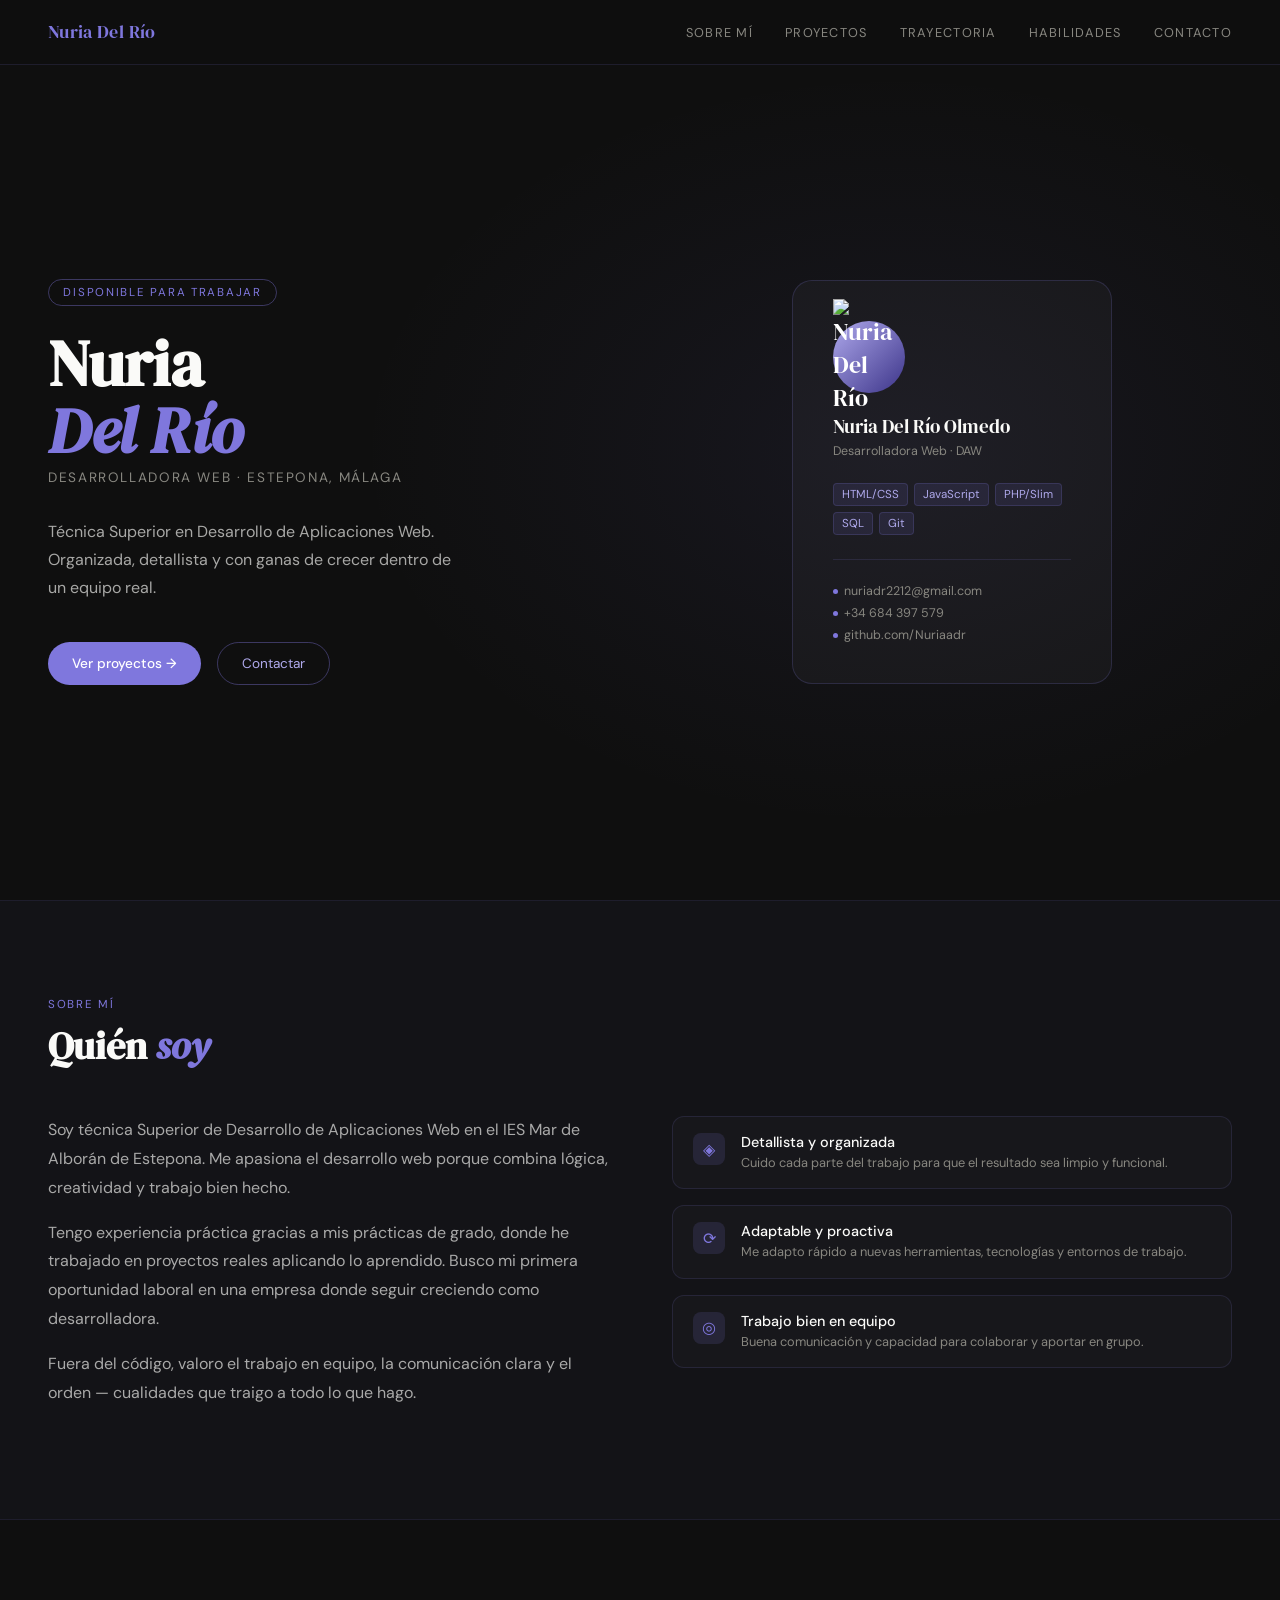
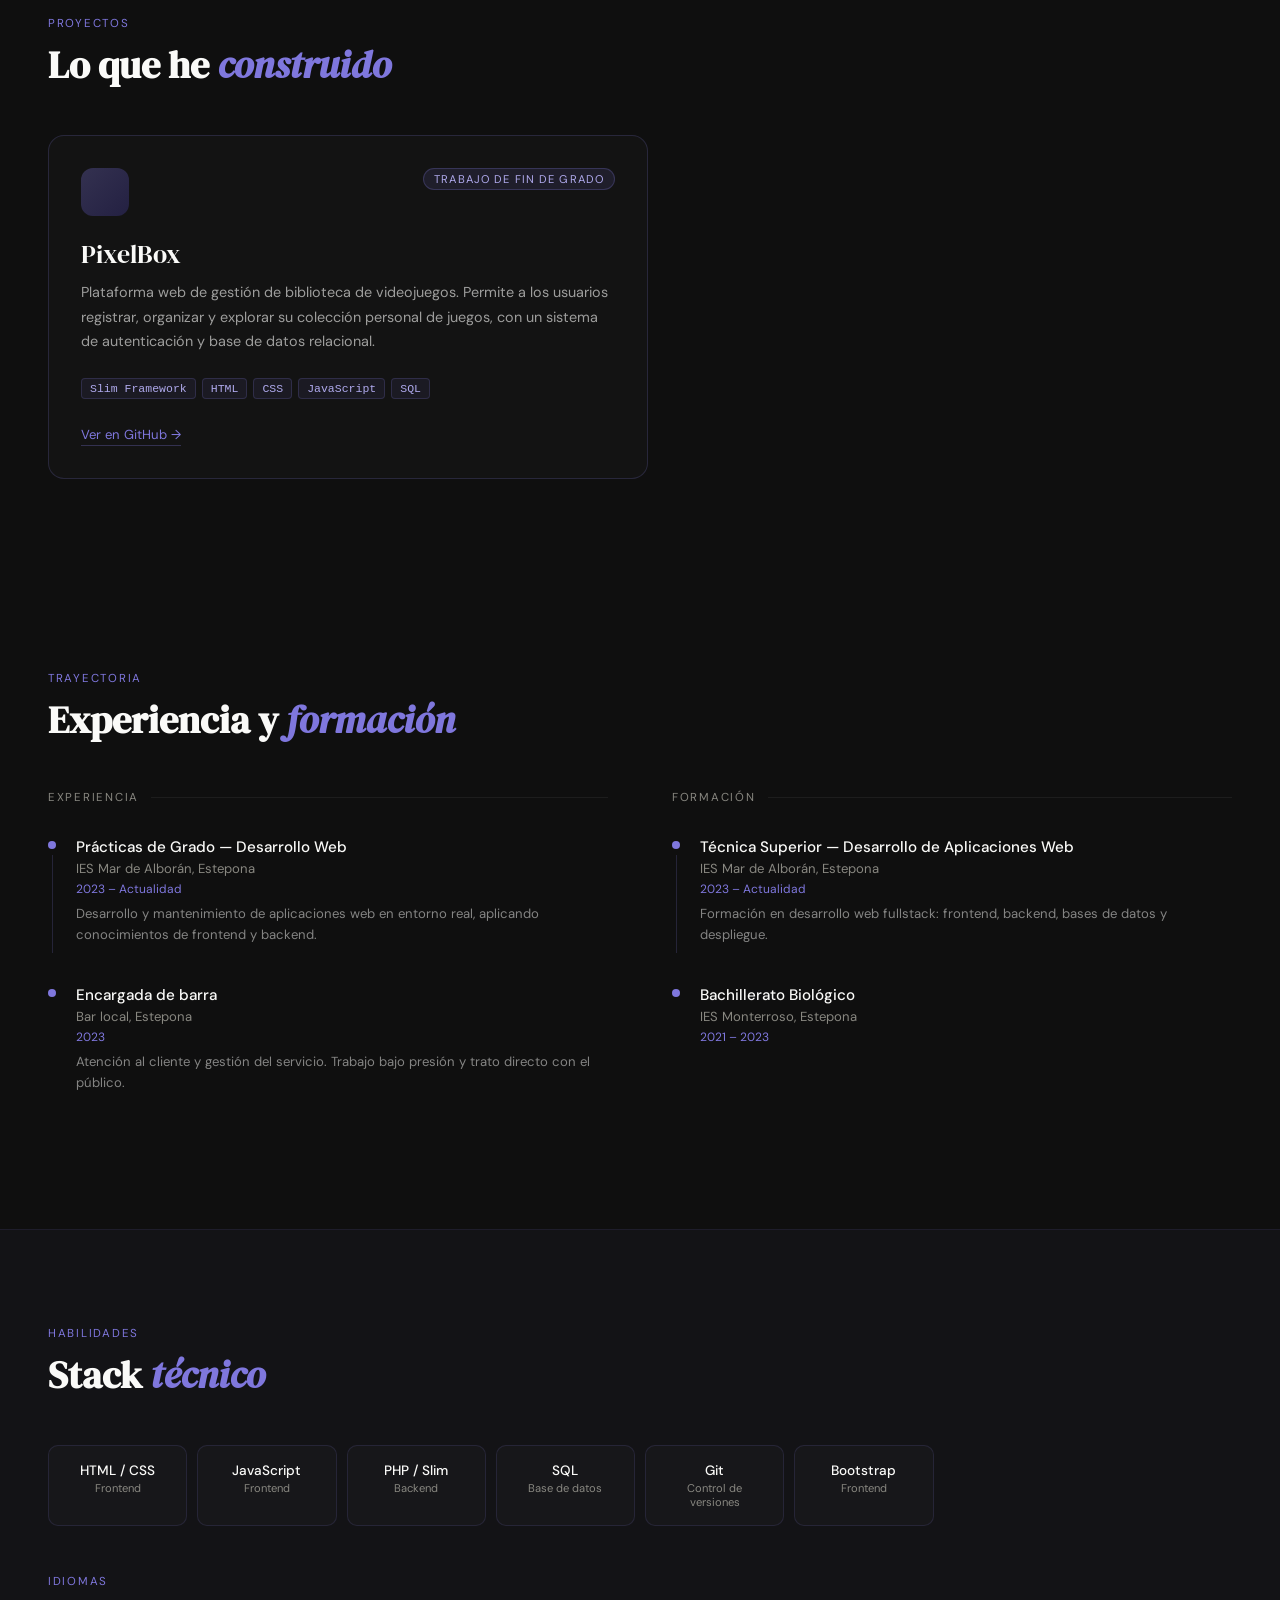
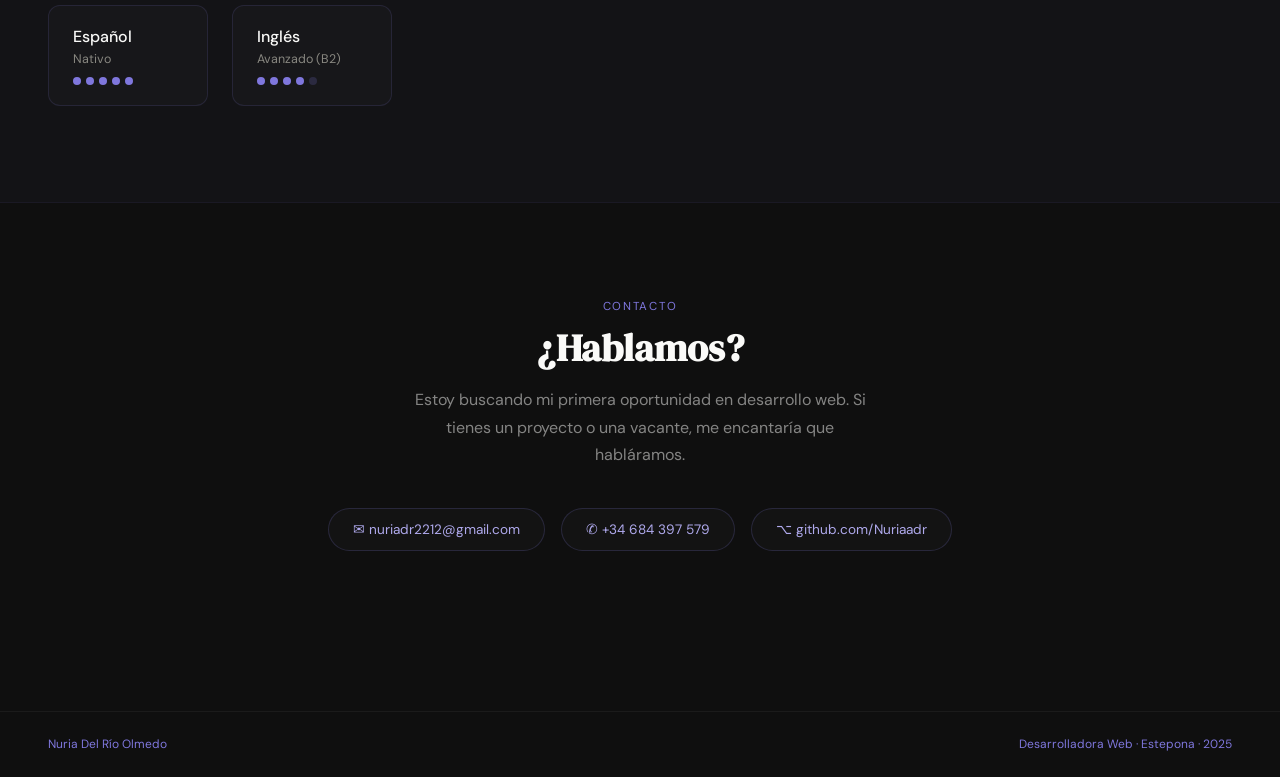
==== portfolio_nuria.html @ 1f48c2d0 "first commit" ====
<!DOCTYPE html>
<html lang="es">
<head>
<meta charset="UTF-8">
<meta name="viewport" content="width=device-width, initial-scale=1.0">
<title>Nuria Del Río — Desarrolladora Web</title>
<link href="https://fonts.googleapis.com/css2?family=DM+Serif+Display:ital@0;1&family=DM+Sans:wght@300;400;500&display=swap" rel="stylesheet">
<link rel="stylesheet" href="css/style.css">

</head>
<body>

<nav>
  <a href="#hero" class="nav-logo">Nuria Del Río</a>
  <div class="nav-links">
    <a href="#sobre">Sobre mí</a>
    <a href="#proyectos">Proyectos</a>
    <a href="#trayectoria">Trayectoria</a>
    <a href="#habilidades">Habilidades</a>
    <a href="#contacto">Contacto</a>
  </div>
</nav>

<!-- HERO -->
<section id="hero">
  <div class="hero-bg"></div>
  <div class="hero-content">
    <div class="hero-tag">Disponible para trabajar</div>
    <h1 class="hero-name">Nuria<br><em>Del Río</em></h1>
    <div class="hero-role">Desarrolladora Web · Estepona, Málaga</div>
    <p class="hero-bio">Técnica Superior en Desarrollo de Aplicaciones Web. Organizada, detallista y con ganas de crecer dentro de un equipo real.</p>
    <div class="hero-ctas">
      <a href="#proyectos" class="btn-primary">Ver proyectos →</a>
      <a href="#contacto" class="btn-ghost">Contactar</a>
    </div>
  </div>
  <div class="hero-visual">
    <div class="hero-card">
      <div class="hero-avatar">
        <img src="ruta/a/tu/foto.jpg" alt="Nuria Del Río">
      </div>
      <div class="hero-card-name">Nuria Del Río Olmedo</div>
      <div class="hero-card-sub">Desarrolladora Web · DAW</div>
      <div class="hero-card-skills">
        <span class="skill-tag">HTML/CSS</span>
        <span class="skill-tag">JavaScript</span>
        <span class="skill-tag">PHP/Slim</span>
        <span class="skill-tag">SQL</span>
        <span class="skill-tag">Git</span>
      </div>
      <div class="hero-card-divider"></div>
      <div class="hero-card-contact">
        <span><span class="dot-purple"></span>nuriadr2212@gmail.com</span>
        <span><span class="dot-purple"></span>+34 684 397 579</span>
        <span><span class="dot-purple"></span>github.com/Nuriaadr</span>
      </div>
    </div>
  </div>
</section>

<!-- SOBRE MÍ -->
<section id="sobre">
  <div class="section-label reveal">Sobre mí</div>
  <h2 class="section-title reveal">Quién <em>soy</em></h2>
  <div class="sobre-grid">
    <div class="sobre-text reveal">
      <p>Soy técnica Superior de Desarrollo de Aplicaciones Web en el IES Mar de Alborán de Estepona. Me apasiona el desarrollo web porque combina lógica, creatividad y trabajo bien hecho.</p>
      <p>Tengo experiencia práctica gracias a mis prácticas de grado, donde he trabajado en proyectos reales aplicando lo aprendido. Busco mi primera oportunidad laboral en una empresa donde seguir creciendo como desarrolladora.</p>
      <p>Fuera del código, valoro el trabajo en equipo, la comunicación clara y el orden — cualidades que traigo a todo lo que hago.</p>
    </div>
    <div class="sobre-values reveal">
      <div class="value-item">
        <div class="value-icon">◈</div>
        <div>
          <div class="value-title">Detallista y organizada</div>
          <div class="value-desc">Cuido cada parte del trabajo para que el resultado sea limpio y funcional.</div>
        </div>
      </div>
      <div class="value-item">
        <div class="value-icon">⟳</div>
        <div>
          <div class="value-title">Adaptable y proactiva</div>
          <div class="value-desc">Me adapto rápido a nuevas herramientas, tecnologías y entornos de trabajo.</div>
        </div>
      </div>
      <div class="value-item">
        <div class="value-icon">◎</div>
        <div>
          <div class="value-title">Trabajo bien en equipo</div>
          <div class="value-desc">Buena comunicación y capacidad para colaborar y aportar en grupo.</div>
        </div>
      </div>
    </div>
  </div>
</section>

<!-- PROYECTOS -->
<section id="proyectos">
  <div class="section-label reveal">Proyectos</div>
  <h2 class="section-title reveal">Lo que he <em>construido</em></h2>
  <div class="reveal">
    <div class="project-card">
      <div class="project-header">
        <div class="project-icon">
        
        </div>
        <span class="project-badge">Trabajo de fin de grado</span>
      </div>
      <div class="project-body">
        <div class="project-name">PixelBox</div>
        <p class="project-desc">Plataforma web de gestión de biblioteca de videojuegos. Permite a los usuarios registrar, organizar y explorar su colección personal de juegos, con un sistema de autenticación y base de datos relacional.</p>
        <div class="project-tags">
          <span class="project-tag">Slim Framework</span>
          <span class="project-tag">HTML</span>
          <span class="project-tag">CSS</span>
          <span class="project-tag">JavaScript</span>
          <span class="project-tag">SQL</span>
        </div>
        <a href="https://github.com/Nuriaadr" class="project-link">Ver en GitHub →</a>
      </div>
    </div>
  </div>
</section>

<!-- TRAYECTORIA -->
<section id="trayectoria">
  <div class="section-label reveal">Trayectoria</div>
  <h2 class="section-title reveal">Experiencia y <em>formación</em></h2>
  <div class="trayectoria-grid">
    <div class="reveal">
      <div class="tray-col-title">Experiencia</div>
      <div class="tray-item">
        <div class="tray-line-wrap">
          <div class="tray-dot"></div>
          <div class="tray-line"></div>
        </div>
        <div class="tray-content">
          <div class="tray-title">Prácticas de Grado — Desarrollo Web</div>
          <div class="tray-sub">IES Mar de Alborán, Estepona</div>
          <div class="tray-date">2023 – Actualidad</div>
          <div class="tray-desc">Desarrollo y mantenimiento de aplicaciones web en entorno real, aplicando conocimientos de frontend y backend.</div>
        </div>
      </div>
      <div class="tray-item">
        <div class="tray-line-wrap">
          <div class="tray-dot"></div>
        </div>
        <div class="tray-content">
          <div class="tray-title">Encargada de barra</div>
          <div class="tray-sub">Bar local, Estepona</div>
          <div class="tray-date">2023</div>
          <div class="tray-desc">Atención al cliente y gestión del servicio. Trabajo bajo presión y trato directo con el público.</div>
        </div>
      </div>
    </div>
    <div class="reveal">
      <div class="tray-col-title">Formación</div>
      <div class="tray-item">
        <div class="tray-line-wrap">
          <div class="tray-dot"></div>
          <div class="tray-line"></div>
        </div>
        <div class="tray-content">
          <div class="tray-title">Técnica Superior — Desarrollo de Aplicaciones Web</div>
          <div class="tray-sub">IES Mar de Alborán, Estepona</div>
          <div class="tray-date">2023 – Actualidad</div>
          <div class="tray-desc">Formación en desarrollo web fullstack: frontend, backend, bases de datos y despliegue.</div>
        </div>
      </div>
      <div class="tray-item">
        <div class="tray-line-wrap">
          <div class="tray-dot"></div>
        </div>
        <div class="tray-content">
          <div class="tray-title">Bachillerato Biológico</div>
          <div class="tray-sub">IES Monterroso, Estepona</div>
          <div class="tray-date">2021 – 2023</div>
        </div>
      </div>
    </div>
  </div>
</section>

<!-- HABILIDADES -->
<section id="habilidades">
  <div class="section-label reveal">Habilidades</div>
  <h2 class="section-title reveal">Stack <em>técnico</em></h2>
  <div class="skills-grid reveal">
    <div class="skill-card"><div class="skill-card-name">HTML / CSS</div><div class="skill-card-type">Frontend</div></div>
    <div class="skill-card"><div class="skill-card-name">JavaScript</div><div class="skill-card-type">Frontend</div></div>
    <div class="skill-card"><div class="skill-card-name">PHP / Slim</div><div class="skill-card-type">Backend</div></div>
    <div class="skill-card"><div class="skill-card-name">SQL</div><div class="skill-card-type">Base de datos</div></div>
    <div class="skill-card"><div class="skill-card-name">Git</div><div class="skill-card-type">Control de versiones</div></div>
    <div class="skill-card"><div class="skill-card-name">Bootstrap</div><div class="skill-card-type">Frontend</div></div>
  </div>
  <div class="section-label reveal" style="margin-bottom:1rem;">Idiomas</div>
  <div class="langs-grid reveal">
    <div class="lang-card">
      <div class="lang-name">Español</div>
      <div class="lang-level">Nativo</div>
      <div class="lang-dots">
        <div class="lang-dot on"></div><div class="lang-dot on"></div><div class="lang-dot on"></div><div class="lang-dot on"></div><div class="lang-dot on"></div>
      </div>
    </div>
    <div class="lang-card">
      <div class="lang-name">Inglés</div>
      <div class="lang-level">Avanzado (B2)</div>
      <div class="lang-dots">
        <div class="lang-dot on"></div><div class="lang-dot on"></div><div class="lang-dot on"></div><div class="lang-dot on"></div><div class="lang-dot off"></div>
      </div>
    </div>
  </div>
</section>

<!-- CONTACTO -->
<section id="contacto">
  <div class="section-label reveal" style="justify-content:center;display:flex;">Contacto</div>
  <h2 class="section-title reveal" style="max-width:480px;margin:0 auto 1rem;">¿Hablamos?</h2>
  <p class="contact-subtitle reveal">Estoy buscando mi primera oportunidad en desarrollo web. Si tienes un proyecto o una vacante, me encantaría que habláramos.</p>
  <div class="contact-links reveal">
    <a href="mailto:nuriadr2212@gmail.com" class="contact-link">✉ nuriadr2212@gmail.com</a>
    <a href="tel:+34684397579" class="contact-link">✆ +34 684 397 579</a>
    <a href="https://github.com/Nuriaadr" class="contact-link">⌥ github.com/Nuriaadr</a>
  </div>
</section>

<footer>
  <span>Nuria Del Río Olmedo</span>
  <span>Desarrolladora Web · Estepona · <span>2025</span></span>
</footer>

<script>
  const observer = new IntersectionObserver((entries) => {
    entries.forEach(e => { if (e.isIntersecting) { e.target.classList.add('visible'); } });
  }, { threshold: 0.12 });
  document.querySelectorAll('.reveal').forEach(el => observer.observe(el));
</script>
</body>
</html>
---- css/style.css ----
*, *::before, *::after { box-sizing: border-box; margin: 0; padding: 0; }

  :root {
    --purple: #7F77DD;
    --purple-mid: #AFA9EC;
    --purple-light: #EEEDFE;
    --purple-dark: #3C3489;
    --black: #0F0F0F;
    --gray-dark: #2C2C2A;
    --gray-mid: #888780;
    --gray-light: #F1EFE8;
    --white: #FAFAF8;
    --serif: 'DM Serif Display', Georgia, serif;
    --sans: 'DM Sans', sans-serif;
  }

  html { scroll-behavior: smooth; }

  body {
    font-family: var(--sans);
    background: var(--black);
    color: var(--white);
    overflow-x: hidden;
  }

  /* ── NAV ── */
  nav {
    position: fixed; top: 0; left: 0; right: 0; z-index: 100;
    display: flex; align-items: center; justify-content: space-between;
    padding: 1.25rem 3rem;
    background: rgba(15,15,15,0.85);
    backdrop-filter: blur(12px);
    border-bottom: 0.5px solid rgba(127,119,221,0.15);
  }
  .nav-logo {
    font-family: var(--serif);
    font-size: 1.1rem;
    color: var(--purple);
    text-decoration: none;
    letter-spacing: 0.02em;
  }
  .nav-links { display: flex; gap: 2rem; }
  .nav-links a {
    font-size: 0.8rem;
    letter-spacing: 0.1em;
    text-transform: uppercase;
    color: var(--gray-mid);
    text-decoration: none;
    transition: color 0.2s;
  }
  .nav-links a:hover { color: var(--purple); }

  /* ── HERO ── */
  #hero {
    min-height: 100vh;
    display: grid;
    grid-template-columns: 1fr 1fr;
    align-items: center;
    padding: 8rem 3rem 4rem;
    gap: 4rem;
    position: relative;
    overflow: hidden;
  }
  .hero-bg {
    position: absolute; inset: 0; z-index: 0;
    background: radial-gradient(ellipse 60% 60% at 70% 50%, rgba(127,119,221,0.08) 0%, transparent 70%);
  }
  .hero-content { position: relative; z-index: 1; }
  .hero-tag {
    display: inline-block;
    font-size: 0.72rem;
    letter-spacing: 0.15em;
    text-transform: uppercase;
    color: var(--purple);
    border: 0.5px solid rgba(127,119,221,0.4);
    border-radius: 999px;
    padding: 0.3rem 0.9rem;
    margin-bottom: 1.5rem;
    animation: fadeUp 0.6s ease both;
  }
  .hero-name {
    font-family: var(--serif);
    font-size: clamp(2.8rem, 5vw, 4.5rem);
    line-height: 1.05;
    color: var(--white);
    margin-bottom: 0.3rem;
    animation: fadeUp 0.6s 0.1s ease both;
  }
  .hero-name em { color: var(--purple); font-style: italic; }
  .hero-role {
    font-size: 0.85rem;
    letter-spacing: 0.12em;
    text-transform: uppercase;
    color: var(--gray-mid);
    margin-bottom: 2rem;
    animation: fadeUp 0.6s 0.2s ease both;
  }
  .hero-bio {
    font-size: 1rem;
    line-height: 1.75;
    color: rgba(250,250,248,0.65);
    max-width: 420px;
    margin-bottom: 2.5rem;
    animation: fadeUp 0.6s 0.3s ease both;
  }
  .hero-ctas {
    display: flex; gap: 1rem; flex-wrap: wrap;
    animation: fadeUp 0.6s 0.4s ease both;
  }
  .btn-primary {
    display: inline-flex; align-items: center; gap: 0.5rem;
    background: var(--purple);
    color: #fff;
    padding: 0.75rem 1.5rem;
    border-radius: 999px;
    font-size: 0.85rem;
    font-weight: 500;
    text-decoration: none;
    transition: background 0.2s, transform 0.15s;
  }
  .btn-primary:hover { background: var(--purple-dark); transform: translateY(-1px); }
  .btn-ghost {
    display: inline-flex; align-items: center; gap: 0.5rem;
    border: 0.5px solid rgba(127,119,221,0.4);
    color: var(--purple-mid);
    padding: 0.75rem 1.5rem;
    border-radius: 999px;
    font-size: 0.85rem;
    text-decoration: none;
    transition: border-color 0.2s, color 0.2s;
  }
  .btn-ghost:hover { border-color: var(--purple); color: var(--purple); }

  .hero-visual {
    position: relative; z-index: 1;
    display: flex; justify-content: center; align-items: center;
    animation: fadeUp 0.8s 0.2s ease both;
  }
  .hero-card {
    background: rgba(255,255,255,0.03);
    border: 0.5px solid rgba(127,119,221,0.2);
    border-radius: 20px;
    padding: 2.5rem;
    width: 100%;
    max-width: 320px;
  }
  .hero-avatar {
    width: 72px; height: 72px;
    border-radius: 50%;
    background: linear-gradient(135deg, var(--purple-mid), var(--purple-dark));
    display: flex; align-items: center; justify-content: center;
    font-family: var(--serif);
    font-size: 1.5rem;
    color: #fff;
    margin-bottom: 1.25rem;
  }
  .hero-card-name { font-family: var(--serif); font-size: 1.2rem; color: var(--white); margin-bottom: 0.25rem; }
  .hero-card-sub { font-size: 0.78rem; color: var(--gray-mid); margin-bottom: 1.5rem; }
  .hero-card-skills { display: flex; flex-wrap: wrap; gap: 6px; }
  .skill-tag {
    font-size: 0.72rem;
    background: rgba(127,119,221,0.12);
    color: var(--purple-mid);
    border: 0.5px solid rgba(127,119,221,0.2);
    border-radius: 4px;
    padding: 3px 8px;
  }
  .hero-card-divider { height: 0.5px; background: rgba(127,119,221,0.15); margin: 1.5rem 0; }
  .hero-card-contact { font-size: 0.78rem; color: var(--gray-mid); display: flex; flex-direction: column; gap: 6px; }
  .hero-card-contact span { display: flex; align-items: center; gap: 6px; }
  .dot-purple { width: 5px; height: 5px; border-radius: 50%; background: var(--purple); flex-shrink: 0; }

  /* ── SECTIONS ── */
  section { padding: 6rem 3rem; }
  .section-label {
    font-size: 0.72rem;
    letter-spacing: 0.15em;
    text-transform: uppercase;
    color: var(--purple);
    margin-bottom: 0.75rem;
  }
  .section-title {
    font-family: var(--serif);
    font-size: clamp(1.8rem, 3vw, 2.5rem);
    color: var(--white);
    margin-bottom: 3rem;
    line-height: 1.15;
  }
  .section-title em { color: var(--purple); font-style: italic; }

  /* ── SOBRE MÍ ── */
  #sobre {
    background: rgba(127,119,221,0.04);
    border-top: 0.5px solid rgba(127,119,221,0.1);
    border-bottom: 0.5px solid rgba(127,119,221,0.1);
  }
  .sobre-grid { display: grid; grid-template-columns: 1fr 1fr; gap: 4rem; align-items: start; }
  .sobre-text { font-size: 1rem; line-height: 1.8; color: rgba(250,250,248,0.65); }
  .sobre-text p { margin-bottom: 1rem; }
  .sobre-values { display: flex; flex-direction: column; gap: 1rem; }
  .value-item {
    display: flex; align-items: flex-start; gap: 1rem;
    padding: 1rem 1.25rem;
    background: rgba(255,255,255,0.02);
    border: 0.5px solid rgba(127,119,221,0.15);
    border-radius: 12px;
    transition: border-color 0.2s;
  }
  .value-item:hover { border-color: rgba(127,119,221,0.4); }
  .value-icon {
    width: 32px; height: 32px; border-radius: 8px;
    background: rgba(127,119,221,0.15);
    display: flex; align-items: center; justify-content: center;
    color: var(--purple); font-size: 1rem; flex-shrink: 0;
  }
  .value-title { font-size: 0.9rem; font-weight: 500; color: var(--white); margin-bottom: 2px; }
  .value-desc { font-size: 0.8rem; color: var(--gray-mid); line-height: 1.5; }

  /* ── PROYECTOS ── */
  .project-card {
    background: rgba(255,255,255,0.02);
    border: 0.5px solid rgba(127,119,221,0.2);
    border-radius: 16px;
    overflow: hidden;
    transition: border-color 0.2s, transform 0.2s;
    max-width: 600px;
  }
  .project-card:hover { border-color: var(--purple); transform: translateY(-3px); }
  .project-header {
    padding: 2rem 2rem 0;
    display: flex; align-items: flex-start; justify-content: space-between; gap: 1rem;
  }
  .project-icon {
    width: 48px; height: 48px; border-radius: 12px;
    background: linear-gradient(135deg, rgba(127,119,221,0.3), rgba(60,52,137,0.4));
    display: flex; align-items: center; justify-content: center;
    font-size: 1.4rem;
  }
  .project-badge {
    font-size: 0.7rem;
    letter-spacing: 0.1em;
    text-transform: uppercase;
    background: rgba(127,119,221,0.12);
    color: var(--purple-mid);
    border: 0.5px solid rgba(127,119,221,0.25);
    border-radius: 999px;
    padding: 3px 10px;
  }
  .project-body { padding: 1.25rem 2rem 2rem; }
  .project-name { font-family: var(--serif); font-size: 1.6rem; color: var(--white); margin-bottom: 0.5rem; }
  .project-desc { font-size: 0.9rem; line-height: 1.7; color: rgba(250,250,248,0.6); margin-bottom: 1.5rem; }
  .project-tags { display: flex; flex-wrap: wrap; gap: 6px; margin-bottom: 1.5rem; }
  .project-tag {
    font-size: 0.72rem; font-family: monospace;
    background: rgba(127,119,221,0.08);
    color: var(--purple-mid);
    border: 0.5px solid rgba(127,119,221,0.2);
    border-radius: 4px;
    padding: 3px 8px;
  }
  .project-link {
    display: inline-flex; align-items: center; gap: 0.4rem;
    font-size: 0.82rem; color: var(--purple);
    text-decoration: none;
    border-bottom: 0.5px solid rgba(127,119,221,0.3);
    padding-bottom: 2px;
    transition: border-color 0.2s;
  }
  .project-link:hover { border-color: var(--purple); }

  /* ── EXPERIENCIA & FORMACIÓN ── */
  #trayectoria { background: var(--black); }
  .trayectoria-grid { display: grid; grid-template-columns: 1fr 1fr; gap: 4rem; }
  .tray-col-title {
    font-size: 0.72rem; letter-spacing: 0.15em; text-transform: uppercase;
    color: var(--gray-mid); margin-bottom: 2rem;
    display: flex; align-items: center; gap: 0.75rem;
  }
  .tray-col-title::after { content:''; flex:1; height:0.5px; background: rgba(255,255,255,0.06); }
  .tray-item { display: flex; gap: 1.25rem; margin-bottom: 2rem; position: relative; }
  .tray-line-wrap { display: flex; flex-direction: column; align-items: center; padding-top: 4px; }
  .tray-dot { width: 8px; height: 8px; border-radius: 50%; background: var(--purple); flex-shrink: 0; }
  .tray-line { flex: 1; width: 0.5px; background: rgba(127,119,221,0.2); margin-top: 6px; }
  .tray-content { padding-bottom: 0.5rem; }
  .tray-title { font-size: 0.95rem; font-weight: 500; color: var(--white); margin-bottom: 3px; }
  .tray-sub { font-size: 0.82rem; color: var(--gray-mid); margin-bottom: 4px; }
  .tray-date { font-size: 0.75rem; color: var(--purple); margin-bottom: 6px; }
  .tray-desc { font-size: 0.82rem; color: rgba(250,250,248,0.5); line-height: 1.6; }

  /* ── HABILIDADES ── */
  #habilidades { background: rgba(127,119,221,0.03); border-top: 0.5px solid rgba(127,119,221,0.1); }
  .skills-grid { display: grid; grid-template-columns: repeat(auto-fill, minmax(130px, 1fr)); gap: 10px; margin-bottom: 3rem; }
  .skill-card {
    background: rgba(255,255,255,0.02);
    border: 0.5px solid rgba(127,119,221,0.15);
    border-radius: 10px;
    padding: 1rem;
    text-align: center;
    transition: border-color 0.2s, background 0.2s;
  }
  .skill-card:hover { border-color: var(--purple); background: rgba(127,119,221,0.06); }
  .skill-card-name { font-size: 0.85rem; font-weight: 500; color: var(--white); margin-bottom: 2px; }
  .skill-card-type { font-size: 0.7rem; color: var(--gray-mid); }
  .langs-grid { display: flex; gap: 1.5rem; flex-wrap: wrap; }
  .lang-card {
    background: rgba(255,255,255,0.02);
    border: 0.5px solid rgba(127,119,221,0.15);
    border-radius: 12px;
    padding: 1.25rem 1.5rem;
    min-width: 160px;
  }
  .lang-name { font-size: 1rem; font-weight: 500; color: var(--white); margin-bottom: 4px; }
  .lang-level { font-size: 0.78rem; color: var(--gray-mid); margin-bottom: 10px; }
  .lang-dots { display: flex; gap: 5px; }
  .lang-dot { width: 8px; height: 8px; border-radius: 50%; }
  .lang-dot.on { background: var(--purple); }
  .lang-dot.off { background: rgba(127,119,221,0.2); }

  /* ── CONTACTO ── */
  #contacto {
    background: var(--black);
    border-top: 0.5px solid rgba(127,119,221,0.1);
    text-align: center;
    padding: 6rem 3rem;
  }
  .contact-subtitle { font-size: 1rem; color: rgba(250,250,248,0.5); max-width: 480px; margin: 0 auto 2.5rem; line-height: 1.7; }
  .contact-links { display: flex; justify-content: center; gap: 1rem; flex-wrap: wrap; margin-bottom: 4rem; }
  .contact-link {
    display: flex; align-items: center; gap: 0.5rem;
    padding: 0.75rem 1.5rem;
    background: rgba(255,255,255,0.02);
    border: 0.5px solid rgba(127,119,221,0.2);
    border-radius: 999px;
    font-size: 0.85rem;
    color: var(--purple-mid);
    text-decoration: none;
    transition: border-color 0.2s, color 0.2s;
  }
  .contact-link:hover { border-color: var(--purple); color: var(--purple); }
  footer {
    border-top: 0.5px solid rgba(255,255,255,0.05);
    padding: 1.5rem 3rem;
    display: flex; justify-content: space-between; align-items: center;
    font-size: 0.75rem; color: rgba(255,255,255,0.25);
  }
  footer span { color: var(--purple); }

  /* ── ANIMATIONS ── */
  @keyframes fadeUp {
    from { opacity: 0; transform: translateY(20px); }
    to { opacity: 1; transform: translateY(0); }
  }
  .reveal { opacity: 0; transform: translateY(24px); transition: opacity 0.6s ease, transform 0.6s ease; }
  .reveal.visible { opacity: 1; transform: translateY(0); }

  /* ── RESPONSIVE ── */
  @media (max-width: 768px) {
    nav { padding: 1rem 1.5rem; }
    .nav-links { display: none; }
    #hero { grid-template-columns: 1fr; padding: 7rem 1.5rem 3rem; gap: 2rem; }
    .hero-visual { display: none; }
    section { padding: 4rem 1.5rem; }
    .sobre-grid, .trayectoria-grid { grid-template-columns: 1fr; gap: 2rem; }
    footer { flex-direction: column; gap: 0.5rem; text-align: center; }
  }
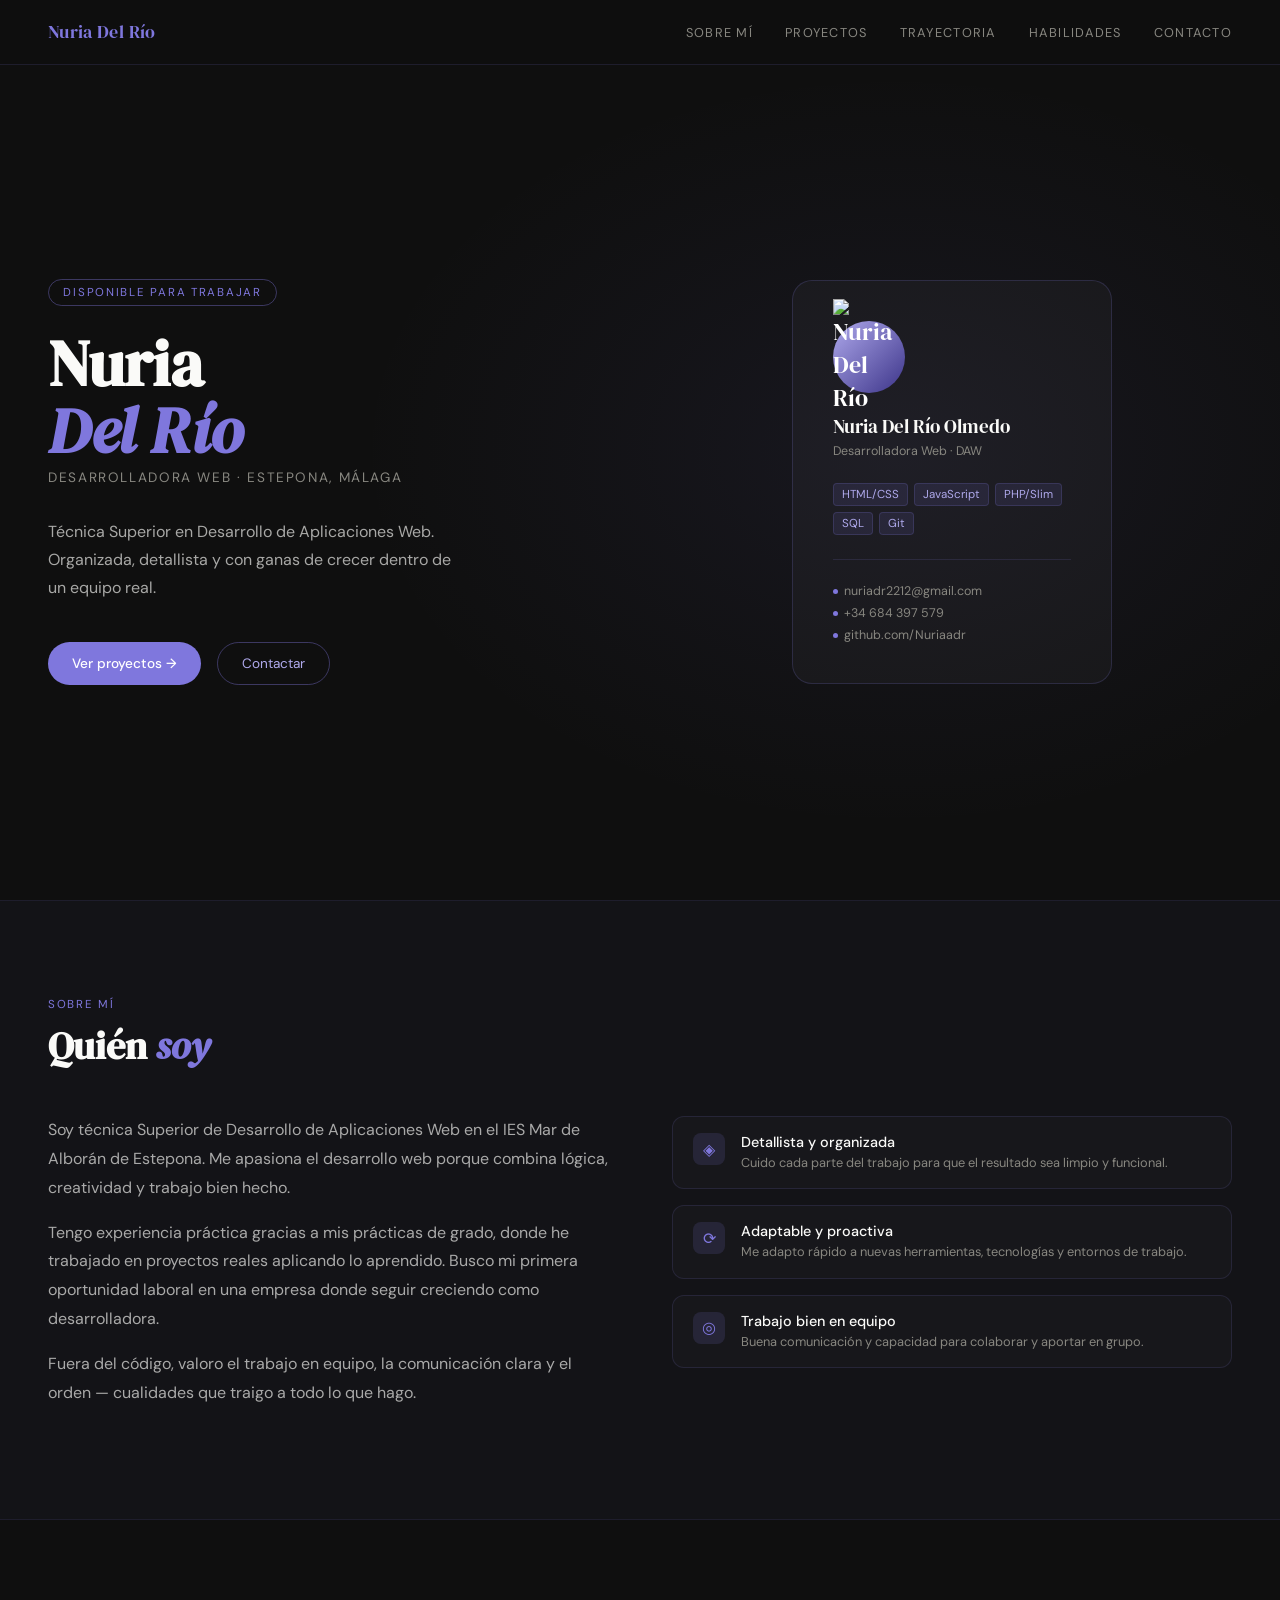
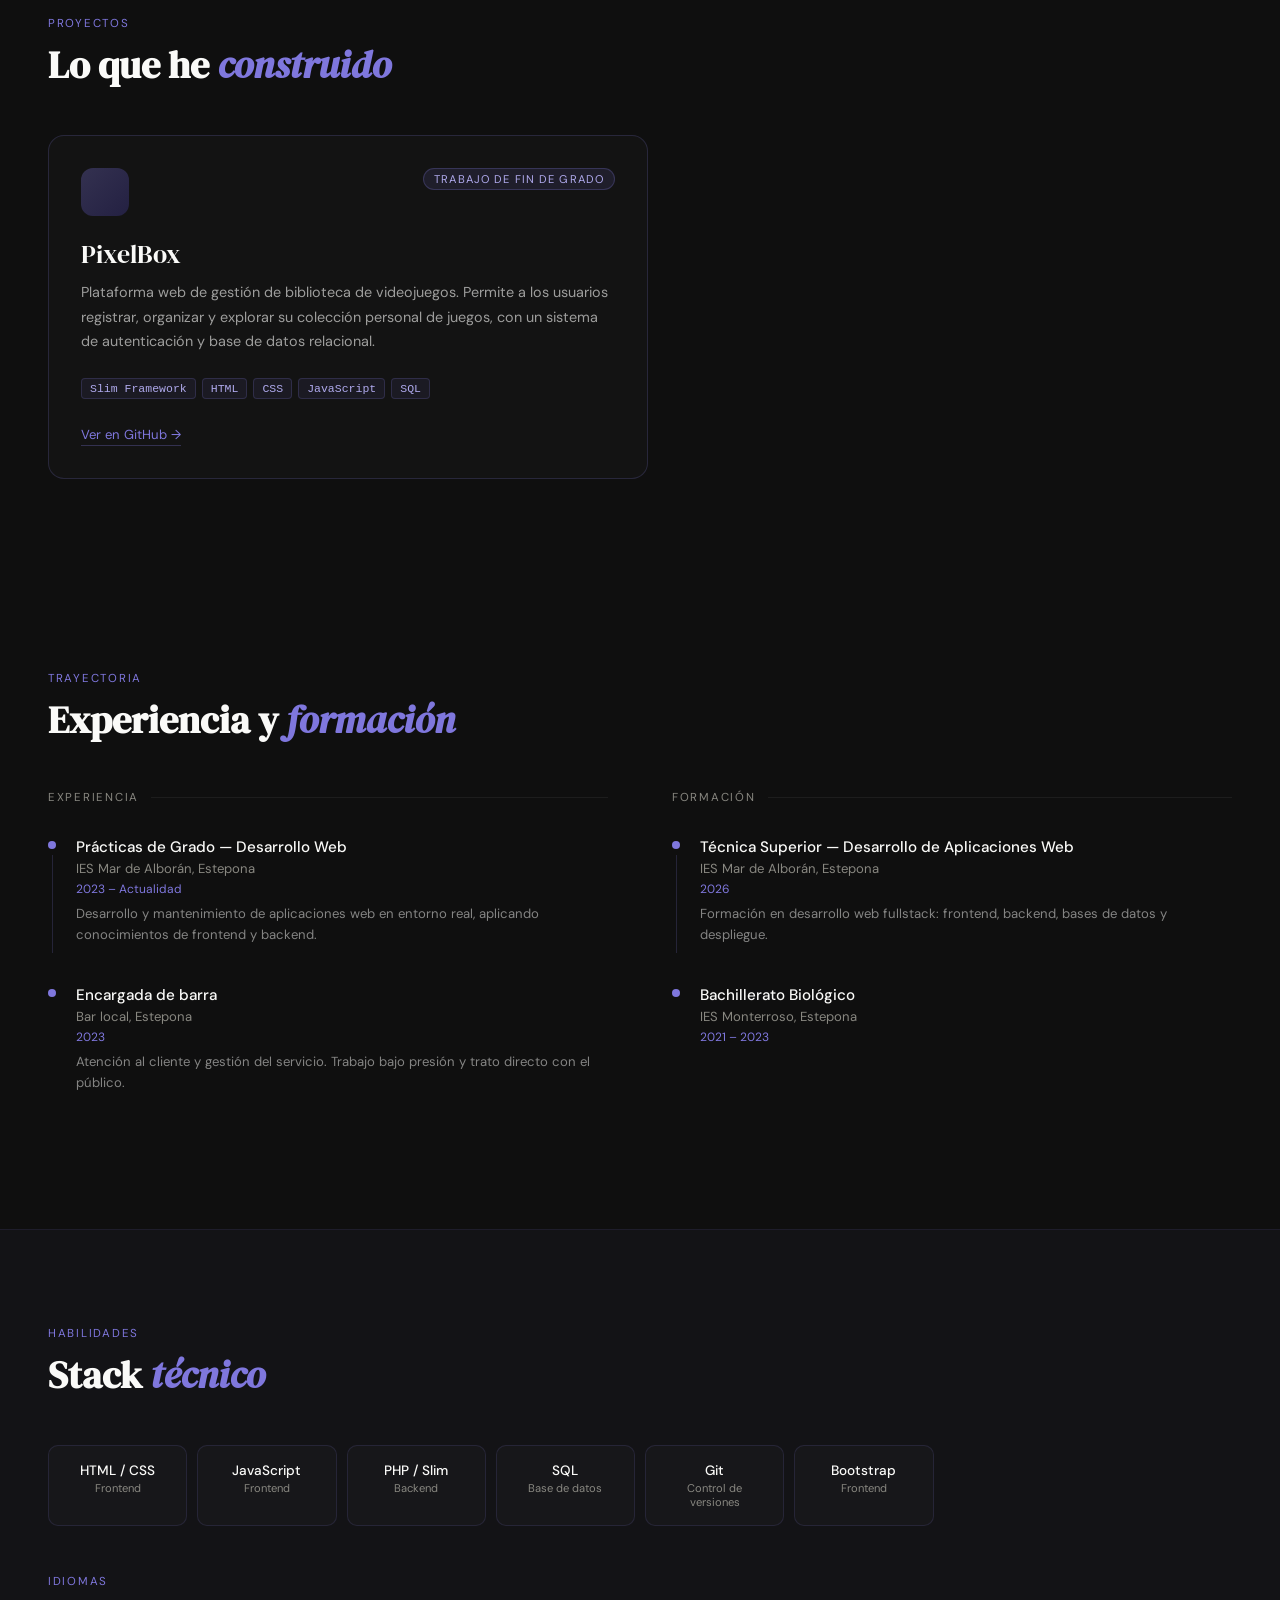
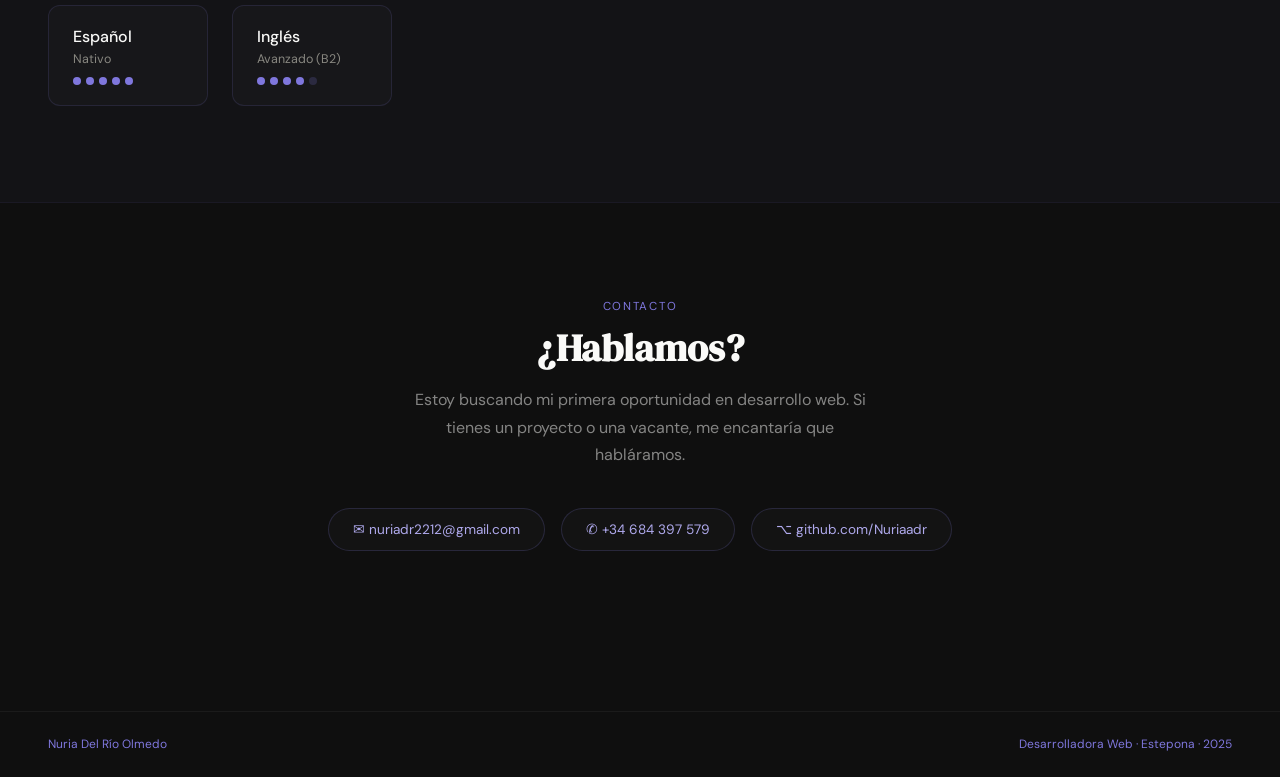
==== commit a270ffd3: "loll" ====
--- a/portfolio_nuria.html
+++ b/portfolio_nuria.html
@@ -163,7 +163,7 @@
         <div class="tray-content">
           <div class="tray-title">Técnica Superior — Desarrollo de Aplicaciones Web</div>
           <div class="tray-sub">IES Mar de Alborán, Estepona</div>
-          <div class="tray-date">2023 – Actualidad</div>
+          <div class="tray-date">2026</div>
           <div class="tray-desc">Formación en desarrollo web fullstack: frontend, backend, bases de datos y despliegue.</div>
         </div>
       </div>
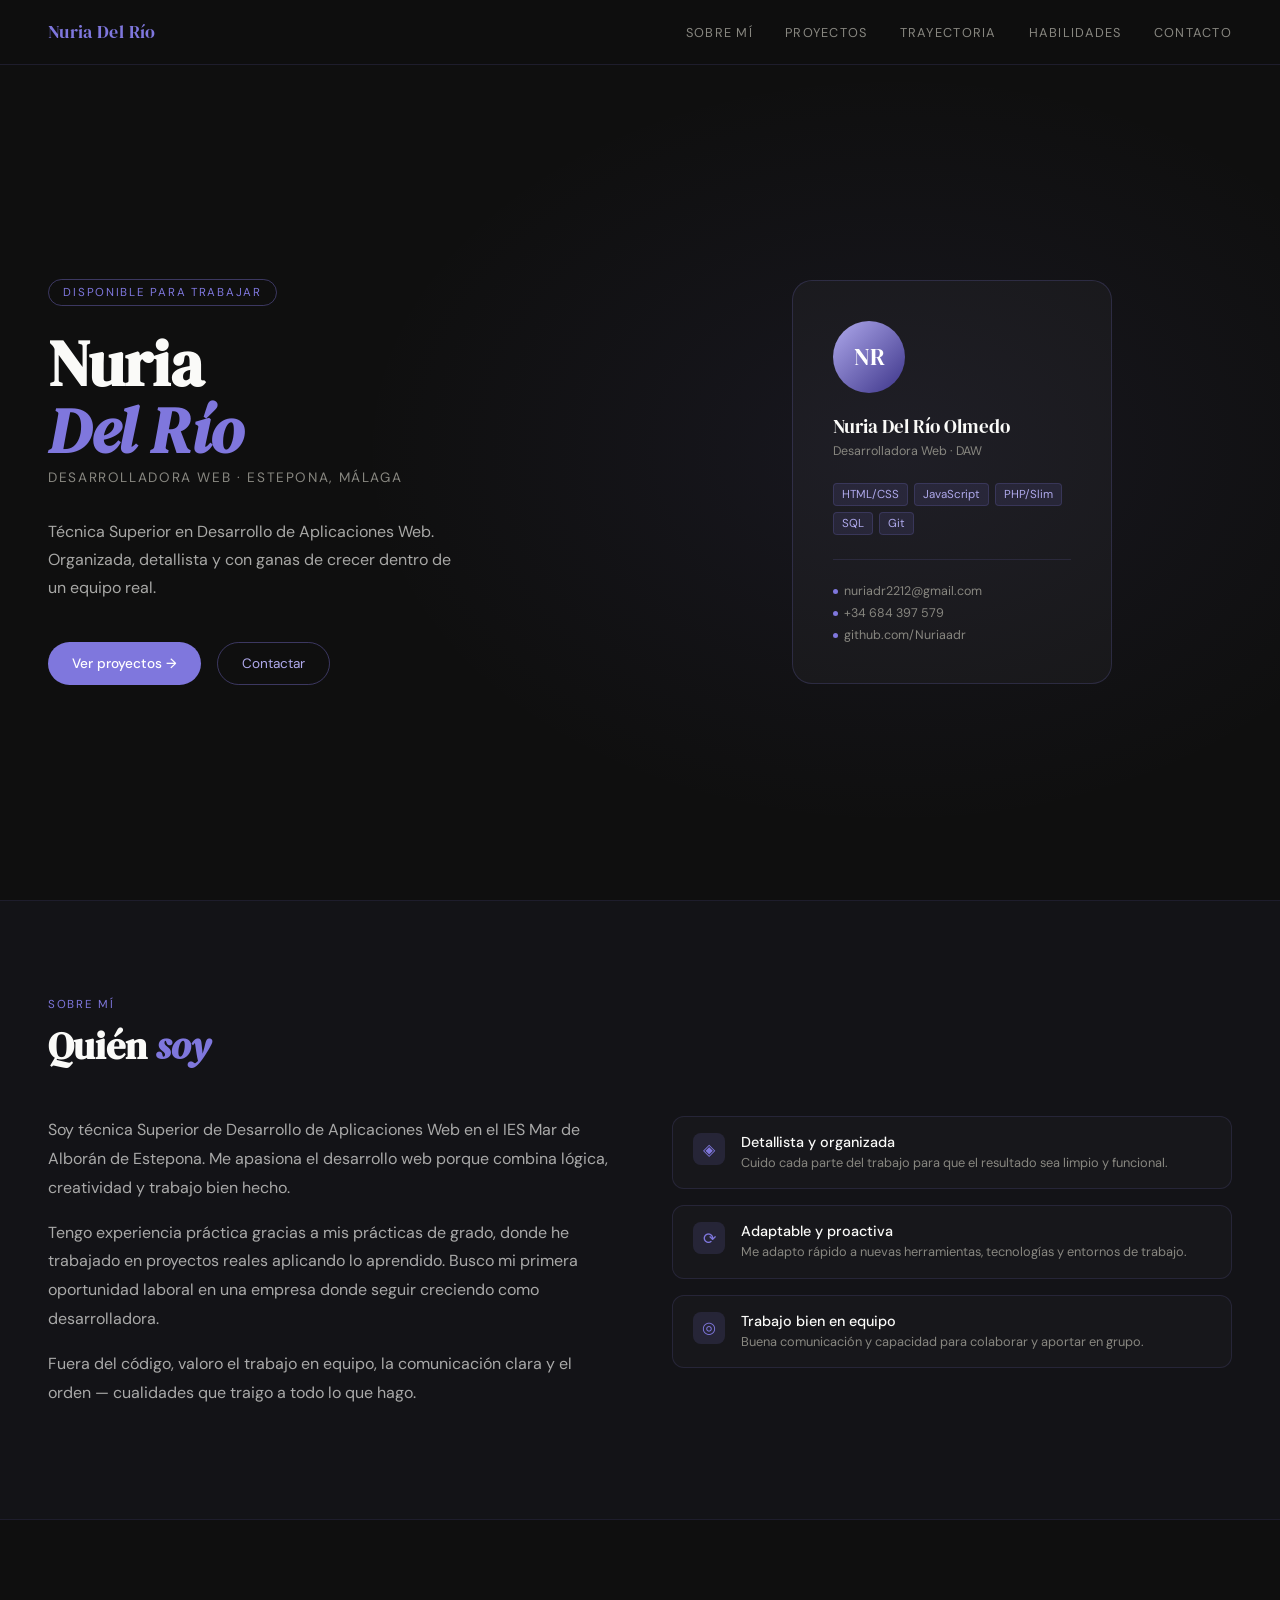
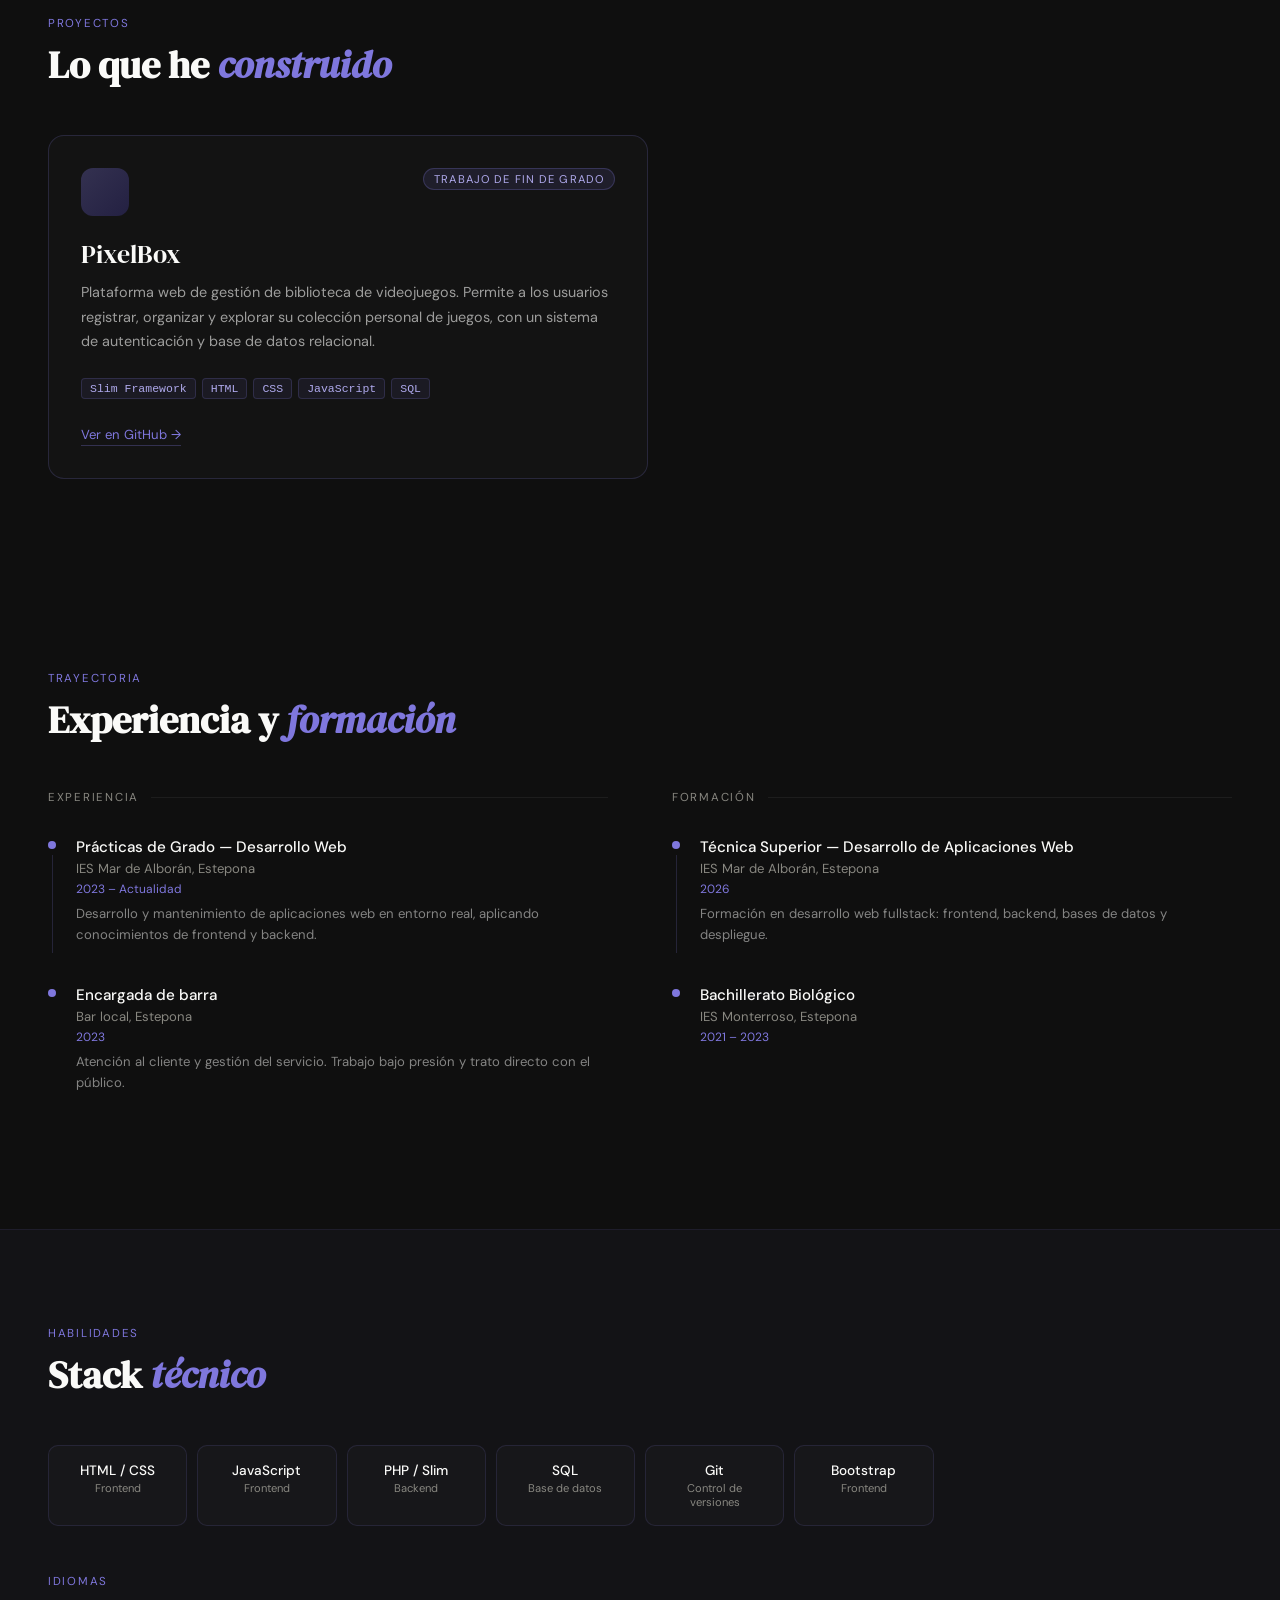
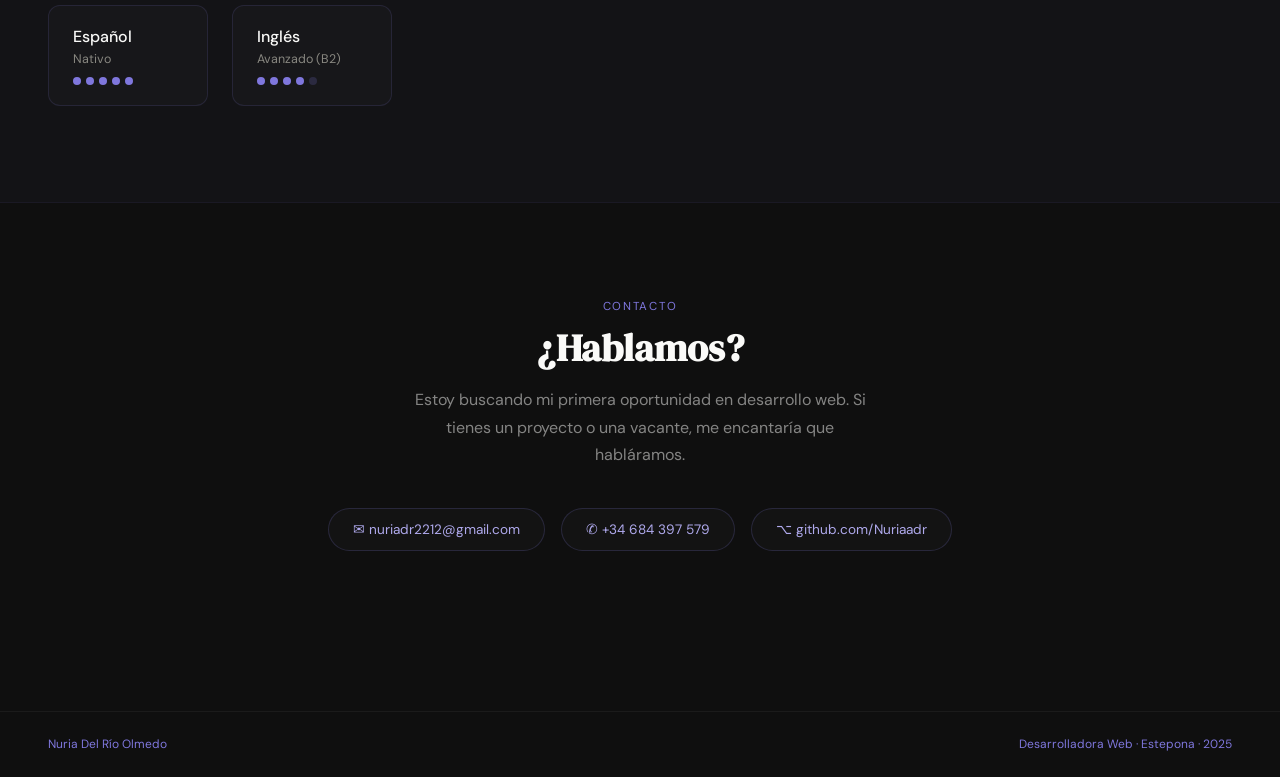
==== commit bbfc1fac: "aniadir foto" ====
--- a/portfolio_nuria.html
+++ b/portfolio_nuria.html
@@ -37,7 +37,7 @@
   <div class="hero-visual">
     <div class="hero-card">
       <div class="hero-avatar">
-        <img src="ruta/a/tu/foto.jpg" alt="Nuria Del Río">
+        NR
       </div>
       <div class="hero-card-name">Nuria Del Río Olmedo</div>
       <div class="hero-card-sub">Desarrolladora Web · DAW</div>
